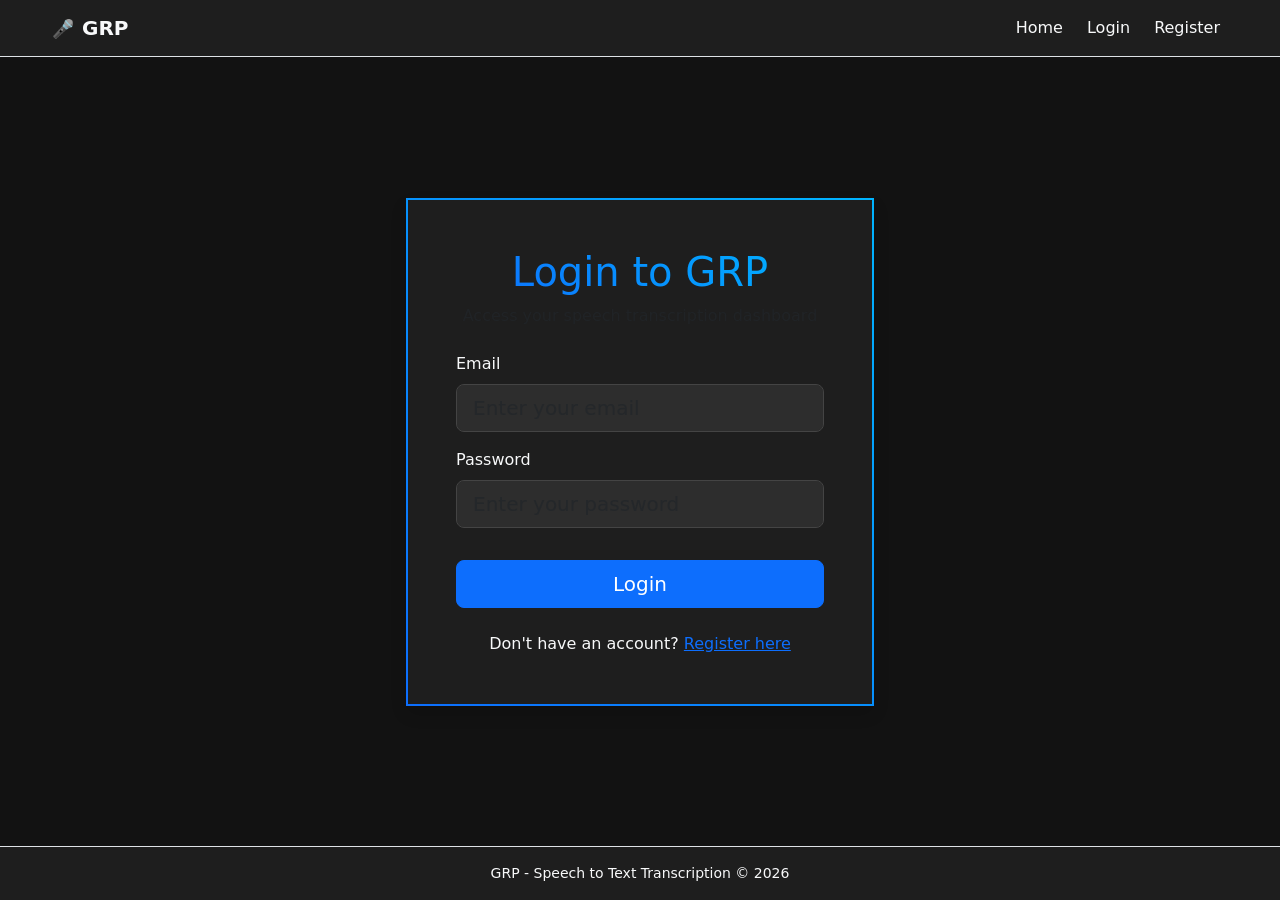
==== index.html @ 9d134fa4 "add index at root" ====
<!doctype html>
<html>

<head>
    <meta charset="utf-8" />
    <title>GRP Frontend</title>
    <meta http-equiv="refresh" content="0; url=pages/login.html" />
</head>

<body>
    <p><a href="pages/login.html">Open GRP Frontend</a></p>
</body>

</html>
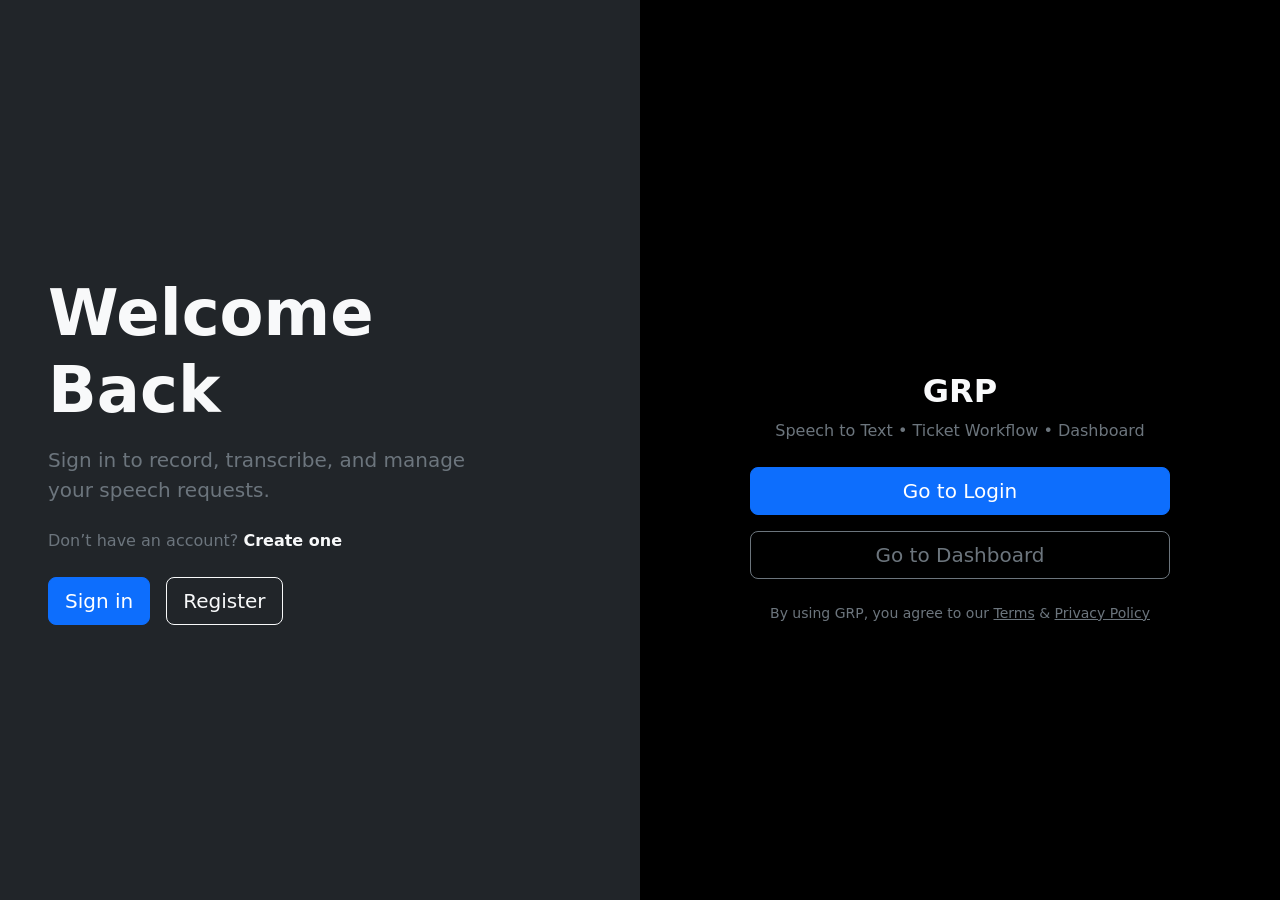
==== commit 650025c5: "update index to home" ====
--- a/index.html
+++ b/index.html
@@ -4,11 +4,11 @@
 <head>
     <meta charset="utf-8" />
     <title>GRP Frontend</title>
-    <meta http-equiv="refresh" content="0; url=pages/login.html" />
+    <meta http-equiv="refresh" content="0; url=pages/home.html" />
 </head>
 
 <body>
-    <p><a href="pages/login.html">Open GRP Frontend</a></p>
+    <p><a href="pages/home.html">Open GRP Frontend</a></p>
 </body>
 
 </html>
